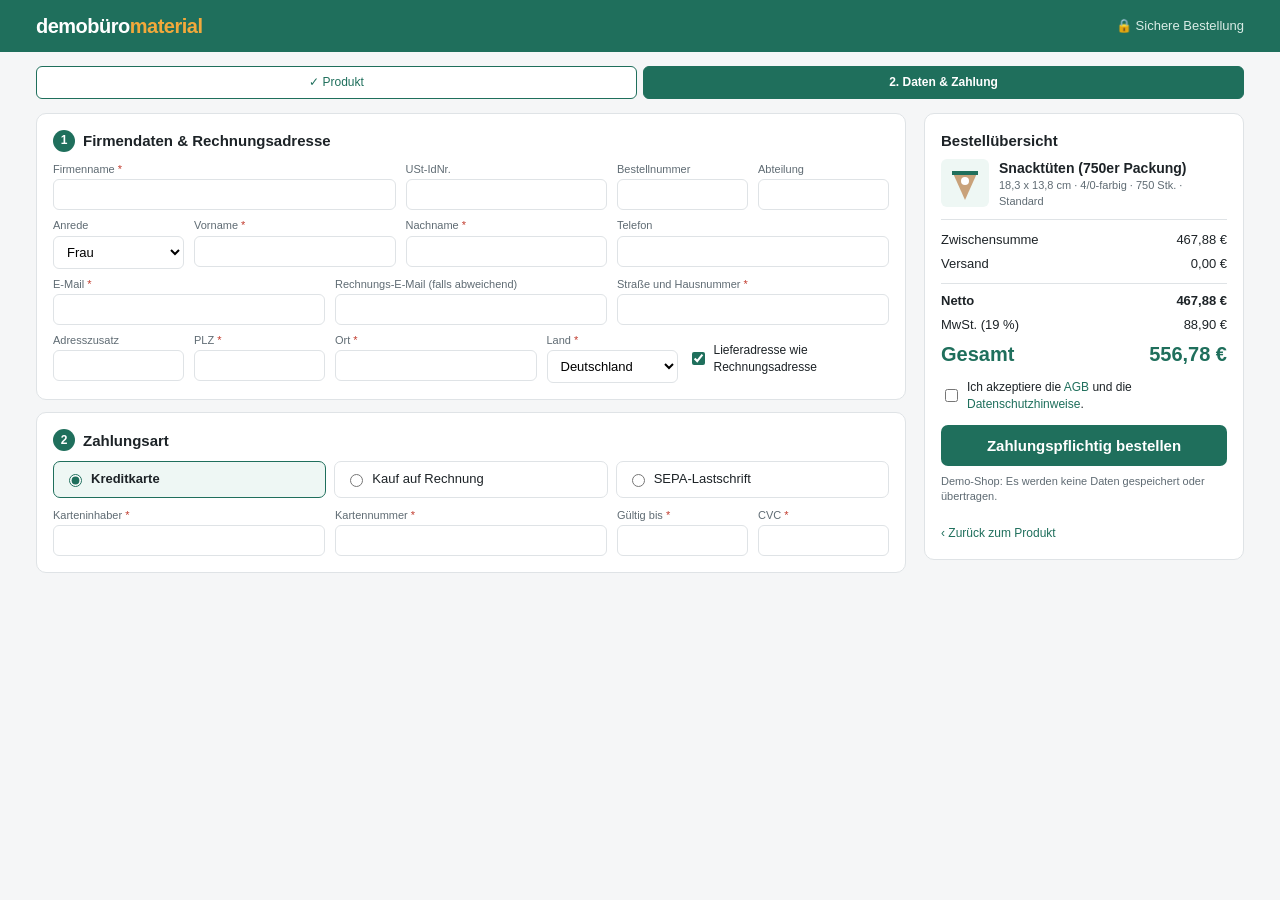
==== checkout.html @ 851a0540 "Add checkout page and link it from the product page Co-Authored-By: Claude Opus 5.5 <noreply@anthrop" ====
<!DOCTYPE html>
<html lang="de">
<head>
<meta charset="UTF-8">
<meta name="viewport" content="width=device-width, initial-scale=1">
<meta name="robots" content="noindex">
<title>Kasse | demobüromaterial</title>
<style>
  :root {
    --brand: #1f6f5c;
    --brand-dark: #154f41;
    --accent: #f2a93b;
    --ink: #1d2327;
    --muted: #5f6b73;
    --line: #dfe3e6;
    --bg: #f5f6f7;
    --card: #ffffff;
  }
  * { box-sizing: border-box; }
  [hidden] { display: none !important; }
  body { margin: 0; font-family: "Segoe UI", Roboto, Helvetica, Arial, sans-serif; color: var(--ink); background: var(--bg); line-height: 1.4; font-size: 14px; }
  a { color: var(--brand); text-decoration: none; }
  .wrap { max-width: 1240px; margin: 0 auto; padding: 0 16px; }

  .topbar { background: var(--brand); color: #fff; }
  .topbar .wrap { display: flex; align-items: center; height: 52px; }
  .logo { font-weight: 800; font-size: 20px; letter-spacing: -0.5px; color: #fff; }
  .logo span { color: var(--accent); }
  .secure { margin-left: auto; font-size: 13px; color: #d9ece6; }

  /* Step indicator */
  .steps { display: flex; gap: 6px; margin: 14px 0; }
  .steps div { flex: 1; text-align: center; font-size: 12px; padding: 7px; border-radius: 6px; background: var(--card); border: 1px solid var(--line); color: var(--muted); }
  .steps .done { color: var(--brand); border-color: var(--brand); }
  .steps .now { background: var(--brand); border-color: var(--brand); color: #fff; font-weight: 600; }

  .main { display: grid; grid-template-columns: 1fr 320px; gap: 18px; align-items: start; padding-bottom: 24px; }
  .card { background: var(--card); border: 1px solid var(--line); border-radius: 10px; padding: 16px; }
  .card + .card { margin-top: 12px; }
  h2 { font-size: 15px; margin: 0 0 10px; display: flex; align-items: center; gap: 8px; }
  h2 .num { width: 22px; height: 22px; border-radius: 50%; background: var(--brand); color: #fff; font-size: 12px; display: inline-flex; align-items: center; justify-content: center; }

  .grid { display: grid; grid-template-columns: repeat(12, 1fr); gap: 8px 10px; }
  .c2 { grid-column: span 2; } .c3 { grid-column: span 3; } .c4 { grid-column: span 4; } .c5 { grid-column: span 5; }
  .sub { grid-column: 1 / -1; font-size: 11px; font-weight: 600; text-transform: uppercase; letter-spacing: .4px; color: var(--muted); margin-top: 4px; }
  label.f { display: block; font-size: 11px; color: var(--muted); margin-bottom: 2px; }
  label.f b { color: #c0392b; font-weight: 400; }
  input, select { width: 100%; padding: 7px 9px; border: 1px solid var(--line); border-radius: 6px; font-size: 13px; font-family: inherit; background: #fff; }
  input:focus, select:focus { outline: 2px solid #b8dcd1; border-color: var(--brand); }
  .check { display: flex; align-items: center; gap: 6px; font-size: 12px; margin-top: 8px; }
  .check input { width: auto; accent-color: var(--brand); }

  .pay { display: flex; gap: 8px; margin-bottom: 10px; }
  .pay label { flex: 1; border: 1px solid var(--line); border-radius: 7px; padding: 8px 10px; cursor: pointer; font-size: 13px; display: flex; align-items: center; gap: 6px; }
  .pay label.sel { border-color: var(--brand); background: #eef7f4; font-weight: 600; }
  .pay input { width: auto; accent-color: var(--brand); }
  .cards { margin-left: auto; display: flex; gap: 3px; }
  .cards span { font-size: 9px; font-weight: 700; padding: 2px 4px; border-radius: 3px; color: #fff; }
  .card-field { position: relative; }
  .card-field .brand { position: absolute; right: 9px; top: 25px; font-size: 11px; font-weight: 700; color: var(--muted); }
  .pay-info { font-size: 12px; color: var(--muted); padding: 10px; background: var(--bg); border-radius: 6px; }

  .summary h2 { margin-bottom: 8px; }
  .item { display: flex; gap: 10px; padding-bottom: 10px; border-bottom: 1px solid var(--line); margin-bottom: 8px; }
  .thumb { width: 48px; height: 48px; border-radius: 6px; background: #eef7f4; display: flex; align-items: center; justify-content: center; flex-shrink: 0; }
  .item small { display: block; color: var(--muted); font-size: 11px; }
  .row { display: flex; justify-content: space-between; padding: 3px 0; font-size: 13px; }
  .row.total { border-top: 1px solid var(--line); margin-top: 6px; padding-top: 8px; font-weight: 600; }
  .row.big { font-size: 20px; font-weight: 700; color: var(--brand); }
  .btn { display: block; width: 100%; margin-top: 12px; background: var(--brand); color: #fff; font-weight: 700; border: 0; padding: 12px; border-radius: 7px; cursor: pointer; font-size: 15px; }
  .btn:hover { background: var(--brand-dark); }
  .legal { font-size: 11px; color: var(--muted); margin-top: 8px; }
  .back { display: inline-block; font-size: 12px; margin-top: 10px; }

  .overlay { position: fixed; inset: 0; background: rgba(0,0,0,.45); display: none; align-items: center; justify-content: center; padding: 16px; }
  .overlay.show { display: flex; }
  .modal { background: #fff; border-radius: 12px; padding: 28px; max-width: 400px; text-align: center; }
  .modal .ok { width: 56px; height: 56px; border-radius: 50%; background: var(--brand); color: #fff; font-size: 28px; display: flex; align-items: center; justify-content: center; margin: 0 auto 12px; }
  .modal h3 { margin: 0 0 6px; }
  .modal p { color: var(--muted); margin: 0 0 16px; font-size: 13px; }

  @media (max-width: 900px) {
    .main { grid-template-columns: 1fr; }
    .grid { grid-template-columns: 1fr 1fr; }
    .c2, .c3, .c4, .c5 { grid-column: span 2; }
  }
  /* Scale up on large screens so the page fills more of the window */
  @media (min-width: 1500px) { body { zoom: 1.02; } }
  @media (min-width: 1800px) { body { zoom: 1.12; } }
  @media (min-width: 2300px) { body { zoom: 1.32; } }
</style>
</head>
<body>

<header class="topbar">
  <div class="wrap">
    <a class="logo" href="index.html">demobüro<span>material</span></a>
    <span class="secure">🔒 Sichere Bestellung</span>
  </div>
</header>

<div class="wrap">
  <div class="steps">
    <div class="done">✓ Produkt</div>
    <div class="now">2. Daten &amp; Zahlung</div>
  </div>

  <form class="main" id="checkout" autocomplete="off">
    <div>
      <div class="card">
        <h2><span class="num">1</span>Firmendaten &amp; Rechnungsadresse</h2>
        <div class="grid">
          <div class="c5"><label class="f">Firmenname <b>*</b></label><input required></div>
          <div class="c3"><label class="f">USt-IdNr.</label><input></div>
          <div class="c2"><label class="f">Bestellnummer</label><input id="poNumber"></div>
          <div class="c2"><label class="f">Abteilung</label><input></div>
          <div class="c2"><label class="f">Anrede</label><select><option>Frau</option><option>Herr</option><option>Divers</option></select></div>
          <div class="c3"><label class="f">Vorname <b>*</b></label><input required></div>
          <div class="c3"><label class="f">Nachname <b>*</b></label><input required></div>
          <div class="c4"><label class="f">Telefon</label><input type="tel"></div>
          <div class="c4"><label class="f">E-Mail <b>*</b></label><input type="email" required></div>
          <div class="c4"><label class="f">Rechnungs-E-Mail (falls abweichend)</label><input type="email"></div>
          <div class="c4"><label class="f">Straße und Hausnummer <b>*</b></label><input required></div>
          <div class="c2"><label class="f">Adresszusatz</label><input></div>
          <div class="c2"><label class="f">PLZ <b>*</b></label><input required></div>
          <div class="c3"><label class="f">Ort <b>*</b></label><input required></div>
          <div class="c2"><label class="f">Land <b>*</b></label><select><option>Deutschland</option><option>Österreich</option><option>Schweiz</option></select></div>
          <div class="c3" style="align-self:end"><label class="check" style="margin:0 0 8px"><input type="checkbox" checked><span>Lieferadresse wie Rechnungsadresse</span></label></div>
        </div>
      </div>

      <div class="card">
        <h2><span class="num">2</span>Zahlungsart</h2>
        <div class="pay">
          <label class="sel"><input type="radio" name="pay" value="card" checked> Kreditkarte
          </label>
          <label><input type="radio" name="pay" value="invoice"> Kauf auf Rechnung</label>
          <label><input type="radio" name="pay" value="sepa"> SEPA-Lastschrift</label>
        </div>

        <div id="payCard" class="grid">
          <div class="c4"><label class="f">Karteninhaber <b>*</b></label><input required data-pay></div>
          <div class="c4 card-field"><label class="f">Kartennummer <b>*</b></label><input required data-pay id="cardNo" inputmode="numeric" maxlength="19"></div>
          <div class="c2"><label class="f">Gültig bis <b>*</b></label><input required data-pay id="expiry" inputmode="numeric" maxlength="5"></div>
          <div class="c2"><label class="f">CVC <b>*</b></label><input required data-pay inputmode="numeric" maxlength="4"></div>
        </div>
        <div id="payInvoice" class="pay-info" hidden>Sie erhalten die Rechnung per E-Mail. Zahlungsziel: 14 Tage netto. Die Bonitätsprüfung erfolgt nach Absenden der Bestellung.</div>
        <div id="paySepa" class="grid" hidden>
          <div class="c5"><label class="f">Kontoinhaber <b>*</b></label><input data-sepa></div>
          <div class="c5"><label class="f">IBAN <b>*</b></label><input data-sepa></div>
        </div>
      </div>
    </div>

    <aside class="card summary">
      <h2>Bestellübersicht</h2>
      <div class="item">
        <div class="thumb">
          <svg width="30" height="36" viewBox="0 0 30 36"><path d="M2 6 L28 6 L15 35 Z" fill="#c9a27a"/><rect x="2" y="6" width="26" height="4" fill="#1f6f5c"/><circle cx="15" cy="16" r="4" fill="#fff"/></svg>
        </div>
        <div><strong>Snacktüten (750er Packung)</strong><small id="itemSpec"></small></div>
      </div>
      <div class="row"><span>Zwischensumme</span><span id="sub"></span></div>
      <div class="row"><span>Versand</span><span>0,00 €</span></div>
      <div class="row total"><span>Netto</span><span id="net"></span></div>
      <div class="row"><span>MwSt. (19 %)</span><span id="vat"></span></div>
      <div class="row big"><span>Gesamt</span><span id="gross"></span></div>

      <label class="check"><input type="checkbox" required><span>Ich akzeptiere die <a href="#">AGB</a> und die <a href="#">Datenschutzhinweise</a>.</span></label>
      <button class="btn" type="submit">Zahlungspflichtig bestellen</button>
      <p class="legal">Demo-Shop: Es werden keine Daten gespeichert oder übertragen.</p>
      <a class="back" href="#" id="back">‹ Zurück zum Produkt</a>
    </aside>
  </form>
</div>

<div class="overlay" id="overlay">
  <div class="modal">
    <div class="ok">✓</div>
    <h3>Vielen Dank für Ihre Bestellung!</h3>
    <p>Ihre Bestellung <strong id="orderNo"></strong> ist eingegangen. Eine Bestätigung erhalten Sie per E-Mail.</p>
    <a class="btn" href="index.html">Zurück zum Shop</a>
  </div>
</div>

<script>
  // Same pricing logic as the product page
  const PRICES = { 100: 128.40, 250: 219.60, 500: 349.20, 750: 467.88, 1000: 571.30, 2500: 1189.00, 5000: 2098.50 };
  const FORMAT_FACTOR = { S: 1, L: 1.18 };
  const COLOR_FACTOR = { "4/0": 1, "0/0": 0.72 };
  const FORMAT_LABEL = { S: "18,3 x 13,8 cm", L: "23,5 x 17,0 cm" };
  const COLOR_LABEL = { "4/0": "4/0-farbig", "0/0": "unbedruckt" };

  const eur = n => n.toLocaleString("de-DE", { minimumFractionDigits: 2, maximumFractionDigits: 2 }) + " €";
  const $ = id => document.getElementById(id);

  const p = new URLSearchParams(location.search);
  const f = FORMAT_FACTOR[p.get("format")] ? p.get("format") : "S";
  const c = COLOR_FACTOR[p.get("color")] ? p.get("color") : "4/0";
  const q = PRICES[p.get("qty")] ? p.get("qty") : "750";
  const shipFactor = Number(p.get("ship")) || 0;
  const chk = Number(p.get("check")) || 0;

  const base = Math.round(PRICES[q] * FORMAT_FACTOR[f] * COLOR_FACTOR[c] * 100) / 100;
  const net = base + Math.round(base * shipFactor * 100) / 100 + chk;
  const vat = Math.round(net * 0.19 * 100) / 100;

  const extras = [shipFactor ? "Express" : "Standard", chk ? "Premium-Datenprüfung" : null].filter(Boolean).join(", ");
  $("itemSpec").textContent = `${FORMAT_LABEL[f]} · ${COLOR_LABEL[c]} · ${Number(q).toLocaleString("de-DE")} Stk. · ${extras}` + (p.get("name") ? ` · "${p.get("name")}"` : "");
  $("sub").textContent = eur(net);
  $("net").textContent = eur(net);
  $("vat").textContent = eur(vat);
  $("gross").textContent = eur(net + vat);
  $("back").href = "index.html";

  // Payment method switch
  document.querySelectorAll('input[name="pay"]').forEach(r => r.addEventListener("change", () => {
    const v = document.querySelector('input[name="pay"]:checked').value;
    document.querySelectorAll(".pay label").forEach(l => l.classList.toggle("sel", l.querySelector("input").checked));
    $("payCard").hidden = v !== "card";
    $("payInvoice").hidden = v !== "invoice";
    $("paySepa").hidden = v !== "sepa";
    document.querySelectorAll("[data-pay]").forEach(i => i.required = v === "card");
    document.querySelectorAll("[data-sepa]").forEach(i => i.required = v === "sepa");
  }));

  // Card number formatting
  $("cardNo").addEventListener("input", e => {
    const d = e.target.value.replace(/\D/g, "").slice(0, 16);
    e.target.value = d.replace(/(.{4})/g, "$1 ").trim();
  });
  $("expiry").addEventListener("input", e => {
    const d = e.target.value.replace(/\D/g, "").slice(0, 4);
    e.target.value = d.length > 2 ? d.slice(0, 2) + "/" + d.slice(2) : d;
  });

  // Demo only: nothing is sent anywhere, the form is cleared after "ordering"
  $("checkout").addEventListener("submit", e => {
    e.preventDefault();
    $("orderNo").textContent = "DBM-" + Math.floor(100000 + Math.random() * 900000);
    e.target.reset();
    $("overlay").classList.add("show");
  });
</script>
</body>
</html>
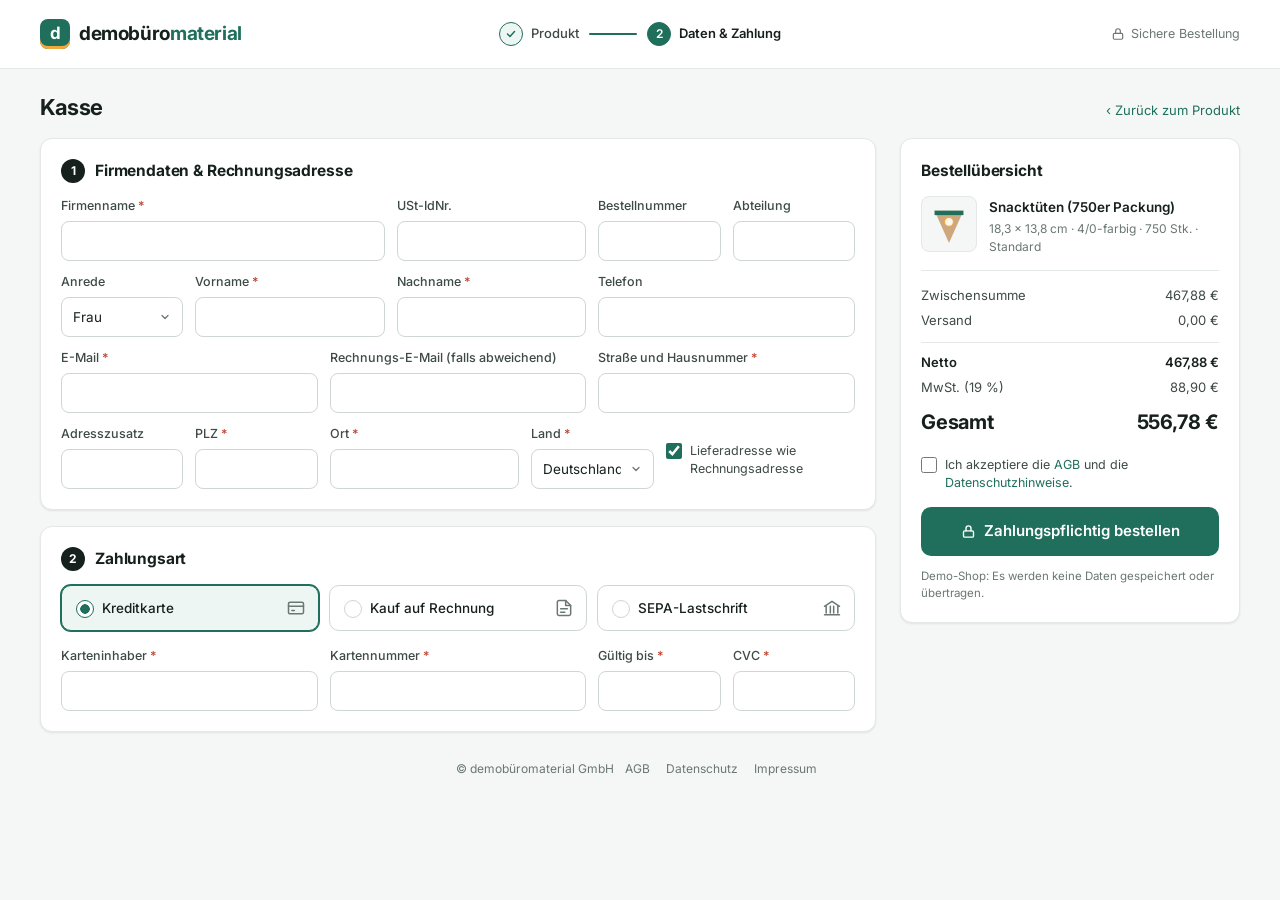
==== commit 85f14107: "Redesign product page and checkout for a more professional look Shared stylesheet, new header and fo" ====
--- a/checkout.html
+++ b/checkout.html
@@ -3,86 +3,86 @@
 <head>
 <meta charset="UTF-8">
 <meta name="viewport" content="width=device-width, initial-scale=1">
+<script src="spendone-prefill.js"></script>
 <meta name="robots" content="noindex">
 <title>Kasse | demobüromaterial</title>
+<link rel="preconnect" href="https://fonts.googleapis.com">
+<link rel="preconnect" href="https://fonts.gstatic.com" crossorigin>
+<link href="https://fonts.googleapis.com/css2?family=Inter:wght@400;500;600;700&display=swap" rel="stylesheet">
+<link rel="stylesheet" href="shop.css">
 <style>
-  :root {
-    --brand: #1f6f5c;
-    --brand-dark: #154f41;
-    --accent: #f2a93b;
-    --ink: #1d2327;
-    --muted: #5f6b73;
-    --line: #dfe3e6;
-    --bg: #f5f6f7;
-    --card: #ffffff;
-  }
-  * { box-sizing: border-box; }
-  [hidden] { display: none !important; }
-  body { margin: 0; font-family: "Segoe UI", Roboto, Helvetica, Arial, sans-serif; color: var(--ink); background: var(--bg); line-height: 1.4; font-size: 14px; }
-  a { color: var(--brand); text-decoration: none; }
-  .wrap { max-width: 1240px; margin: 0 auto; padding: 0 16px; }
-
-  .topbar { background: var(--brand); color: #fff; }
-  .topbar .wrap { display: flex; align-items: center; height: 52px; }
-  .logo { font-weight: 800; font-size: 20px; letter-spacing: -0.5px; color: #fff; }
-  .logo span { color: var(--accent); }
-  .secure { margin-left: auto; font-size: 13px; color: #d9ece6; }
-
-  /* Step indicator */
-  .steps { display: flex; gap: 6px; margin: 14px 0; }
-  .steps div { flex: 1; text-align: center; font-size: 12px; padding: 7px; border-radius: 6px; background: var(--card); border: 1px solid var(--line); color: var(--muted); }
-  .steps .done { color: var(--brand); border-color: var(--brand); }
-  .steps .now { background: var(--brand); border-color: var(--brand); color: #fff; font-weight: 600; }
-
-  .main { display: grid; grid-template-columns: 1fr 320px; gap: 18px; align-items: start; padding-bottom: 24px; }
-  .card { background: var(--card); border: 1px solid var(--line); border-radius: 10px; padding: 16px; }
-  .card + .card { margin-top: 12px; }
-  h2 { font-size: 15px; margin: 0 0 10px; display: flex; align-items: center; gap: 8px; }
-  h2 .num { width: 22px; height: 22px; border-radius: 50%; background: var(--brand); color: #fff; font-size: 12px; display: inline-flex; align-items: center; justify-content: center; }
-
-  .grid { display: grid; grid-template-columns: repeat(12, 1fr); gap: 8px 10px; }
+  /* Checkout header: logo | steps | secure */
+  .co-head { background: var(--card); border-bottom: 1px solid var(--line); }
+  .co-head .wrap { display: grid; grid-template-columns: 1fr auto 1fr; align-items: center; height: 68px; }
+  .steps { display: flex; align-items: center; gap: 10px; font-size: 13px; font-weight: 500; }
+  .step { display: flex; align-items: center; gap: 8px; color: var(--muted); }
+  .step .n { width: 24px; height: 24px; border-radius: 50%; border: 1.5px solid var(--line-strong); display: inline-flex; align-items: center; justify-content: center; font-size: 12px; font-weight: 600; }
+  .step.done { color: var(--ink-2); }
+  .step.done .n { background: var(--brand-50); border-color: var(--brand); color: var(--brand); }
+  .step.now { color: var(--ink); font-weight: 600; }
+  .step.now .n { background: var(--brand); border-color: var(--brand); color: #fff; }
+  .steps .bar { width: 48px; height: 2px; background: var(--brand); border-radius: 1px; }
+  .secure { justify-self: end; display: inline-flex; align-items: center; gap: 6px; font-size: 12.5px; color: var(--muted); }
+
+  .page-title { display: flex; align-items: baseline; justify-content: space-between; margin: 22px 0 14px; }
+  .page-title h1 { font-size: 22px; margin: 0; letter-spacing: -0.02em; }
+  .page-title a { font-size: 13px; }
+
+  .main { display: grid; grid-template-columns: minmax(0, 1fr) 340px; gap: 24px; align-items: start; }
+  .card + .card { margin-top: 16px; }
+  h2 { font-size: 15.5px; margin: 0 0 14px; display: flex; align-items: center; gap: 10px; letter-spacing: -0.01em; }
+  h2 .num { width: 24px; height: 24px; border-radius: 50%; background: var(--ink); color: #fff; font-size: 12px; display: inline-flex; align-items: center; justify-content: center; }
+
+  .grid { display: grid; grid-template-columns: repeat(12, 1fr); gap: 12px 12px; }
   .c2 { grid-column: span 2; } .c3 { grid-column: span 3; } .c4 { grid-column: span 4; } .c5 { grid-column: span 5; }
-  .sub { grid-column: 1 / -1; font-size: 11px; font-weight: 600; text-transform: uppercase; letter-spacing: .4px; color: var(--muted); margin-top: 4px; }
-  label.f { display: block; font-size: 11px; color: var(--muted); margin-bottom: 2px; }
-  label.f b { color: #c0392b; font-weight: 400; }
-  input, select { width: 100%; padding: 7px 9px; border: 1px solid var(--line); border-radius: 6px; font-size: 13px; font-family: inherit; background: #fff; }
-  input:focus, select:focus { outline: 2px solid #b8dcd1; border-color: var(--brand); }
-  .check { display: flex; align-items: center; gap: 6px; font-size: 12px; margin-top: 8px; }
-  .check input { width: auto; accent-color: var(--brand); }
-
-  .pay { display: flex; gap: 8px; margin-bottom: 10px; }
-  .pay label { flex: 1; border: 1px solid var(--line); border-radius: 7px; padding: 8px 10px; cursor: pointer; font-size: 13px; display: flex; align-items: center; gap: 6px; }
-  .pay label.sel { border-color: var(--brand); background: #eef7f4; font-weight: 600; }
-  .pay input { width: auto; accent-color: var(--brand); }
-  .cards { margin-left: auto; display: flex; gap: 3px; }
-  .cards span { font-size: 9px; font-weight: 700; padding: 2px 4px; border-radius: 3px; color: #fff; }
-  .card-field { position: relative; }
-  .card-field .brand { position: absolute; right: 9px; top: 25px; font-size: 11px; font-weight: 700; color: var(--muted); }
-  .pay-info { font-size: 12px; color: var(--muted); padding: 10px; background: var(--bg); border-radius: 6px; }
-
-  .summary h2 { margin-bottom: 8px; }
-  .item { display: flex; gap: 10px; padding-bottom: 10px; border-bottom: 1px solid var(--line); margin-bottom: 8px; }
-  .thumb { width: 48px; height: 48px; border-radius: 6px; background: #eef7f4; display: flex; align-items: center; justify-content: center; flex-shrink: 0; }
-  .item small { display: block; color: var(--muted); font-size: 11px; }
-  .row { display: flex; justify-content: space-between; padding: 3px 0; font-size: 13px; }
-  .row.total { border-top: 1px solid var(--line); margin-top: 6px; padding-top: 8px; font-weight: 600; }
-  .row.big { font-size: 20px; font-weight: 700; color: var(--brand); }
-  .btn { display: block; width: 100%; margin-top: 12px; background: var(--brand); color: #fff; font-weight: 700; border: 0; padding: 12px; border-radius: 7px; cursor: pointer; font-size: 15px; }
-  .btn:hover { background: var(--brand-dark); }
-  .legal { font-size: 11px; color: var(--muted); margin-top: 8px; }
-  .back { display: inline-block; font-size: 12px; margin-top: 10px; }
-
-  .overlay { position: fixed; inset: 0; background: rgba(0,0,0,.45); display: none; align-items: center; justify-content: center; padding: 16px; }
+  label.f { display: block; font-size: 12.5px; font-weight: 500; color: var(--ink-2); margin-bottom: 5px; }
+  label.f b { color: #c2412d; font-weight: 500; }
+  .check { display: flex; align-items: flex-start; gap: 8px; font-size: 12.5px; color: var(--ink-2); cursor: pointer; }
+  .check input { width: 16px; height: 16px; margin: 1px 0 0; accent-color: var(--brand); flex-shrink: 0; }
+
+  .pay { display: grid; grid-template-columns: repeat(3, 1fr); gap: 10px; margin-bottom: 16px; }
+  .pay label { position: relative; border: 1px solid var(--line-strong); border-radius: 10px; padding: 12px 12px 12px 40px; cursor: pointer; font-size: 13.5px; font-weight: 500; display: flex; align-items: center; justify-content: space-between; gap: 8px; transition: border-color .15s, background .15s; }
+  .pay label:hover { border-color: var(--brand); }
+  .pay label input { position: absolute; opacity: 0; }
+  .pay label::before { content: ""; position: absolute; left: 14px; top: 50%; margin-top: -8px; width: 16px; height: 16px; border-radius: 50%; border: 1.5px solid var(--line-strong); background: #fff; }
+  .pay label.sel { border-color: var(--brand); background: var(--brand-50); box-shadow: 0 0 0 1px var(--brand); }
+  .pay label.sel::before { border-color: var(--brand); background: radial-gradient(circle, var(--brand) 0 4.5px, #fff 5px); }
+  .pay svg { color: var(--muted); flex-shrink: 0; }
+  .pay-info { font-size: 13px; color: var(--ink-2); padding: 12px 14px; background: var(--bg); border-radius: 8px; }
+  .card-secure { display: flex; align-items: center; gap: 6px; font-size: 12px; color: var(--muted); margin-top: 12px; }
+
+  /* Summary */
+  .summary { position: sticky; top: 16px; }
+  .item { display: flex; gap: 12px; padding-bottom: 14px; border-bottom: 1px solid var(--line); margin-bottom: 12px; }
+  .thumb { width: 56px; height: 56px; border-radius: 8px; background: var(--bg); border: 1px solid var(--line); display: flex; align-items: center; justify-content: center; flex-shrink: 0; }
+  .item strong { font-size: 13.5px; font-weight: 600; }
+  .item small { display: block; color: var(--muted); font-size: 12px; margin-top: 2px; }
+  .row { display: flex; justify-content: space-between; padding: 3px 0; font-size: 13px; color: var(--ink-2); }
+  .row.total { border-top: 1px solid var(--line); margin-top: 8px; padding-top: 10px; color: var(--ink); font-weight: 600; }
+  .row.big { font-size: 20px; font-weight: 700; color: var(--ink); letter-spacing: -0.01em; padding-top: 6px; }
+  .row.big small { display: block; font-size: 11.5px; font-weight: 400; color: var(--muted); letter-spacing: 0; }
+  .summary .check { margin-top: 16px; }
+  .spendone-note { white-space: pre-line; font-size: 12.5px; background: var(--brand-50); color: var(--brand-dark); border: 1px solid #cfe5dd; border-radius: 8px; padding: 10px 12px; margin-top: 14px; }
+  .legal { font-size: 11.5px; color: var(--muted); margin: 12px 0 0; }
+
+  .overlay { position: fixed; inset: 0; background: rgba(16, 24, 20, .5); display: none; align-items: center; justify-content: center; padding: 16px; }
   .overlay.show { display: flex; }
-  .modal { background: #fff; border-radius: 12px; padding: 28px; max-width: 400px; text-align: center; }
-  .modal .ok { width: 56px; height: 56px; border-radius: 50%; background: var(--brand); color: #fff; font-size: 28px; display: flex; align-items: center; justify-content: center; margin: 0 auto 12px; }
-  .modal h3 { margin: 0 0 6px; }
-  .modal p { color: var(--muted); margin: 0 0 16px; font-size: 13px; }
-
-  @media (max-width: 900px) {
+  .modal { background: #fff; border-radius: 16px; padding: 32px; max-width: 420px; text-align: center; box-shadow: 0 20px 50px rgba(0, 0, 0, .2); }
+  .modal .ok { width: 56px; height: 56px; border-radius: 50%; background: var(--ok-bg); color: var(--ok); display: flex; align-items: center; justify-content: center; margin: 0 auto 14px; }
+  .modal h3 { margin: 0 0 8px; font-size: 19px; }
+  .modal p { color: var(--muted); margin: 0 0 18px; font-size: 13.5px; }
+
+  .co-foot { text-align: center; font-size: 12px; color: var(--muted); padding: 28px 0 32px; }
+  .co-foot a { color: var(--muted); margin: 0 8px; }
+
+  @media (max-width: 960px) {
     .main { grid-template-columns: 1fr; }
+    .summary { position: static; }
     .grid { grid-template-columns: 1fr 1fr; }
     .c2, .c3, .c4, .c5 { grid-column: span 2; }
+    .pay { grid-template-columns: 1fr; }
+    .co-head .wrap { grid-template-columns: 1fr auto; }
+    .steps { display: none; }
   }
   /* Scale up on large screens so the page fills more of the window */
   @media (min-width: 1500px) { body { zoom: 1.02; } }
@@ -92,17 +92,22 @@
 </head>
 <body>
 
-<header class="topbar">
+<header class="co-head">
   <div class="wrap">
-    <a class="logo" href="index.html">demobüro<span>material</span></a>
-    <span class="secure">🔒 Sichere Bestellung</span>
+    <a class="logo" href="index.html"><span class="mark">d</span><span>demobüro<b>material</b></span></a>
+    <div class="steps">
+      <div class="step done"><span class="n"><svg width="12" height="12" viewBox="0 0 24 24" fill="none" stroke="currentColor" stroke-width="3" stroke-linecap="round" stroke-linejoin="round"><path d="m5 12 5 5 9-10"/></svg></span>Produkt</div>
+      <span class="bar"></span>
+      <div class="step now"><span class="n">2</span>Daten &amp; Zahlung</div>
+    </div>
+    <span class="secure"><svg width="14" height="14" viewBox="0 0 24 24" fill="none" stroke="currentColor" stroke-width="2" stroke-linecap="round" stroke-linejoin="round"><rect x="4" y="11" width="16" height="10" rx="2"/><path d="M8 11V7a4 4 0 0 1 8 0v4"/></svg>Sichere Bestellung</span>
   </div>
 </header>
 
-<div class="wrap">
-  <div class="steps">
-    <div class="done">✓ Produkt</div>
-    <div class="now">2. Daten &amp; Zahlung</div>
+<main class="wrap">
+  <div class="page-title">
+    <h1>Kasse</h1>
+    <a href="index.html" id="back">‹ Zurück zum Produkt</a>
   </div>
 
   <form class="main" id="checkout" autocomplete="off">
@@ -110,39 +115,43 @@
       <div class="card">
         <h2><span class="num">1</span>Firmendaten &amp; Rechnungsadresse</h2>
         <div class="grid">
-          <div class="c5"><label class="f">Firmenname <b>*</b></label><input required></div>
-          <div class="c3"><label class="f">USt-IdNr.</label><input></div>
-          <div class="c2"><label class="f">Bestellnummer</label><input id="poNumber"></div>
+          <div class="c5"><label class="f" for="company">Firmenname <b>*</b></label><input id="company" required></div>
+          <div class="c3"><label class="f" for="vatId">USt-IdNr.</label><input id="vatId"></div>
+          <div class="c2"><label class="f" for="poNumber">Bestellnummer</label><input id="poNumber"></div>
           <div class="c2"><label class="f">Abteilung</label><input></div>
           <div class="c2"><label class="f">Anrede</label><select><option>Frau</option><option>Herr</option><option>Divers</option></select></div>
-          <div class="c3"><label class="f">Vorname <b>*</b></label><input required></div>
-          <div class="c3"><label class="f">Nachname <b>*</b></label><input required></div>
+          <div class="c3"><label class="f" for="firstName">Vorname <b>*</b></label><input id="firstName" required></div>
+          <div class="c3"><label class="f" for="lastName">Nachname <b>*</b></label><input id="lastName" required></div>
           <div class="c4"><label class="f">Telefon</label><input type="tel"></div>
           <div class="c4"><label class="f">E-Mail <b>*</b></label><input type="email" required></div>
-          <div class="c4"><label class="f">Rechnungs-E-Mail (falls abweichend)</label><input type="email"></div>
-          <div class="c4"><label class="f">Straße und Hausnummer <b>*</b></label><input required></div>
+          <div class="c4"><label class="f" for="invoiceEmail">Rechnungs-E-Mail (falls abweichend)</label><input id="invoiceEmail" type="email"></div>
+          <div class="c4"><label class="f" for="street">Straße und Hausnummer <b>*</b></label><input id="street" required></div>
           <div class="c2"><label class="f">Adresszusatz</label><input></div>
-          <div class="c2"><label class="f">PLZ <b>*</b></label><input required></div>
-          <div class="c3"><label class="f">Ort <b>*</b></label><input required></div>
-          <div class="c2"><label class="f">Land <b>*</b></label><select><option>Deutschland</option><option>Österreich</option><option>Schweiz</option></select></div>
-          <div class="c3" style="align-self:end"><label class="check" style="margin:0 0 8px"><input type="checkbox" checked><span>Lieferadresse wie Rechnungsadresse</span></label></div>
+          <div class="c2"><label class="f" for="postcode">PLZ <b>*</b></label><input id="postcode" required></div>
+          <div class="c3"><label class="f" for="city">Ort <b>*</b></label><input id="city" required></div>
+          <div class="c2"><label class="f" for="country">Land <b>*</b></label><select id="country"><option>Deutschland</option><option>Österreich</option><option>Schweiz</option></select></div>
+          <div class="c3" style="align-self:end;padding-bottom:10px"><label class="check"><input type="checkbox" checked><span>Lieferadresse wie Rechnungsadresse</span></label></div>
         </div>
       </div>
 
       <div class="card">
         <h2><span class="num">2</span>Zahlungsart</h2>
         <div class="pay">
-          <label class="sel"><input type="radio" name="pay" value="card" checked> Kreditkarte
-          </label>
-          <label><input type="radio" name="pay" value="invoice"> Kauf auf Rechnung</label>
-          <label><input type="radio" name="pay" value="sepa"> SEPA-Lastschrift</label>
-        </div>
-
-        <div id="payCard" class="grid">
-          <div class="c4"><label class="f">Karteninhaber <b>*</b></label><input required data-pay></div>
-          <div class="c4 card-field"><label class="f">Kartennummer <b>*</b></label><input required data-pay id="cardNo" inputmode="numeric" maxlength="19"></div>
-          <div class="c2"><label class="f">Gültig bis <b>*</b></label><input required data-pay id="expiry" inputmode="numeric" maxlength="5"></div>
-          <div class="c2"><label class="f">CVC <b>*</b></label><input required data-pay inputmode="numeric" maxlength="4"></div>
+          <label class="sel"><input type="radio" name="pay" value="card" checked>Kreditkarte
+            <svg width="20" height="20" viewBox="0 0 24 24" fill="none" stroke="currentColor" stroke-width="1.8" stroke-linecap="round"><rect x="3" y="5" width="18" height="14" rx="2"/><path d="M3 10h18M7 15h3"/></svg></label>
+          <label><input type="radio" name="pay" value="invoice">Kauf auf Rechnung
+            <svg width="20" height="20" viewBox="0 0 24 24" fill="none" stroke="currentColor" stroke-width="1.8" stroke-linecap="round" stroke-linejoin="round"><path d="M14 3H6a2 2 0 0 0-2 2v14a2 2 0 0 0 2 2h12a2 2 0 0 0 2-2V9z"/><path d="M14 3v6h6M8 13h8M8 17h5"/></svg></label>
+          <label><input type="radio" name="pay" value="sepa">SEPA-Lastschrift
+            <svg width="20" height="20" viewBox="0 0 24 24" fill="none" stroke="currentColor" stroke-width="1.8" stroke-linecap="round" stroke-linejoin="round"><path d="M3 10 12 4l9 6M5 10v8M10 10v8M14 10v8M19 10v8M3 20h18"/></svg></label>
+        </div>
+
+        <div id="payCard">
+          <div class="grid">
+            <div class="c4"><label class="f">Karteninhaber <b>*</b></label><input required data-pay></div>
+            <div class="c4"><label class="f" for="cardNo">Kartennummer <b>*</b></label><input required data-pay id="cardNo" inputmode="numeric" maxlength="19"></div>
+            <div class="c2"><label class="f" for="expiry">Gültig bis <b>*</b></label><input required data-pay id="expiry" inputmode="numeric" maxlength="5"></div>
+            <div class="c2"><label class="f">CVC <b>*</b></label><input required data-pay inputmode="numeric" maxlength="4"></div>
+          </div>
         </div>
         <div id="payInvoice" class="pay-info" hidden>Sie erhalten die Rechnung per E-Mail. Zahlungsziel: 14 Tage netto. Die Bonitätsprüfung erfolgt nach Absenden der Bestellung.</div>
         <div id="paySepa" class="grid" hidden>
@@ -156,7 +165,7 @@
       <h2>Bestellübersicht</h2>
       <div class="item">
         <div class="thumb">
-          <svg width="30" height="36" viewBox="0 0 30 36"><path d="M2 6 L28 6 L15 35 Z" fill="#c9a27a"/><rect x="2" y="6" width="26" height="4" fill="#1f6f5c"/><circle cx="15" cy="16" r="4" fill="#fff"/></svg>
+          <svg width="34" height="40" viewBox="0 0 30 36"><path d="M2 6 L28 6 L15 35 Z" fill="#cfa77c"/><rect x="2" y="6" width="26" height="4" fill="#1f6f5c"/><circle cx="15" cy="16" r="4" fill="#fbf7f0" stroke="#f2a93b" stroke-width="1"/></svg>
         </div>
         <div><strong>Snacktüten (750er Packung)</strong><small id="itemSpec"></small></div>
       </div>
@@ -167,19 +176,23 @@
       <div class="row big"><span>Gesamt</span><span id="gross"></span></div>
 
       <label class="check"><input type="checkbox" required><span>Ich akzeptiere die <a href="#">AGB</a> und die <a href="#">Datenschutzhinweise</a>.</span></label>
-      <button class="btn" type="submit">Zahlungspflichtig bestellen</button>
+      <button class="btn btn-primary" type="submit"><svg width="15" height="15" viewBox="0 0 24 24" fill="none" stroke="currentColor" stroke-width="2.2" stroke-linecap="round" stroke-linejoin="round"><rect x="4" y="11" width="16" height="10" rx="2"/><path d="M8 11V7a4 4 0 0 1 8 0v4"/></svg>Zahlungspflichtig bestellen</button>
+      <div class="spendone-note" id="spendoneNote" hidden></div>
       <p class="legal">Demo-Shop: Es werden keine Daten gespeichert oder übertragen.</p>
-      <a class="back" href="#" id="back">‹ Zurück zum Produkt</a>
     </aside>
   </form>
-</div>
+</main>
+
+<footer class="co-foot">
+  © demobüromaterial GmbH <a href="#">AGB</a><a href="#">Datenschutz</a><a href="#">Impressum</a>
+</footer>
 
 <div class="overlay" id="overlay">
   <div class="modal">
-    <div class="ok">✓</div>
+    <div class="ok"><svg width="28" height="28" viewBox="0 0 24 24" fill="none" stroke="currentColor" stroke-width="2.8" stroke-linecap="round" stroke-linejoin="round"><path d="m5 12 5 5 9-10"/></svg></div>
     <h3>Vielen Dank für Ihre Bestellung!</h3>
     <p>Ihre Bestellung <strong id="orderNo"></strong> ist eingegangen. Eine Bestätigung erhalten Sie per E-Mail.</p>
-    <a class="btn" href="index.html">Zurück zum Shop</a>
+    <a class="btn btn-primary" href="index.html">Zurück zum Shop</a>
   </div>
 </div>
 
@@ -211,7 +224,52 @@
   $("net").textContent = eur(net);
   $("vat").textContent = eur(vat);
   $("gross").textContent = eur(net + vat);
-  $("back").href = "index.html";
+
+  // Prefill from the SpendOne order window (see spendone-prefill.js). All keys are optional.
+  const COUNTRY_NAMES = {
+    Deutschland: ["de", "deu", "deutschland", "germany"],
+    "Österreich": ["at", "aut", "österreich", "austria"],
+    Schweiz: ["ch", "che", "schweiz", "switzerland"],
+  };
+  function applySpendOnePrefill(p) {
+    if (!p) return;
+    const set = (id, v) => { if (v) $(id).value = v; };
+    set("company", p.companyName);
+    set("vatId", p.taxId);
+    set("poNumber", p.orderNo);
+    set("invoiceEmail", p.invoiceEmail);
+    set("street", p.street);
+    if (p.postcodeCity) {
+      const [postcode, ...city] = p.postcodeCity.split(" ");
+      set("postcode", postcode);
+      set("city", city.join(" "));
+    }
+    if (p.buyer) {
+      const parts = p.buyer.trim().split(/\s+/);
+      set("lastName", parts.length > 1 ? parts.pop() : "");
+      set("firstName", parts.join(" "));
+    }
+    if (p.country) {
+      const c = p.country.trim().toLowerCase();
+      const match = Object.keys(COUNTRY_NAMES).find(n => COUNTRY_NAMES[n].includes(c));
+      const sel = $("country");
+      if (match) sel.value = match;
+      else {
+        const o = document.createElement("option");
+        o.textContent = p.country;
+        sel.appendChild(o);
+        sel.value = p.country;
+      }
+    }
+    // Show what came from SpendOne; total is a display string, never parsed
+    const note = $("spendoneNote");
+    const lines = [`Bestelldaten aus SpendOne übernommen${p.orderNo ? ` (${p.orderNo})` : ""}.`];
+    if (p.items && p.items.length) lines.push("Artikel: " + p.items.map(i => i.name).join(", "));
+    if (p.total) lines.push("Gesamt laut SpendOne: " + p.total);
+    note.textContent = lines.join("\n");
+    note.hidden = false;
+  }
+  applySpendOnePrefill(window.spendOnePrefill);
 
   // Payment method switch
   document.querySelectorAll('input[name="pay"]').forEach(r => r.addEventListener("change", () => {
--- a/shop.css
+++ b/shop.css
@@ -0,0 +1,111 @@
+/* Shared styles for the demobüromaterial demo shop (product page and checkout) */
+:root {
+  --brand: #1f6f5c;
+  --brand-dark: #175746;
+  --brand-50: #eef6f3;
+  --accent: #f2a93b;
+  --ink: #16201d;
+  --ink-2: #3d4a46;
+  --muted: #6b7773;
+  --line: #e4e8e6;
+  --line-strong: #cfd6d3;
+  --bg: #f5f7f6;
+  --card: #ffffff;
+  --ok: #1d7a4f;
+  --ok-bg: #e8f5ee;
+  --radius: 12px;
+  --shadow: 0 1px 2px rgba(16, 24, 20, .05), 0 1px 3px rgba(16, 24, 20, .04);
+}
+* { box-sizing: border-box; }
+[hidden] { display: none !important; }
+html { -webkit-text-size-adjust: 100%; }
+body {
+  margin: 0;
+  font-family: "Inter", "Segoe UI", Roboto, Helvetica, Arial, sans-serif;
+  font-size: 14px;
+  line-height: 1.5;
+  color: var(--ink);
+  background: var(--bg);
+  -webkit-font-smoothing: antialiased;
+}
+a { color: var(--brand); text-decoration: none; }
+a:hover { text-decoration: underline; }
+.wrap { max-width: 1240px; margin: 0 auto; padding: 0 20px; }
+
+/* Utility bar */
+.util { background: var(--ink); color: #c9d3cf; font-size: 12px; }
+.util .wrap { display: flex; justify-content: space-between; align-items: center; height: 32px; gap: 16px; }
+.util a { color: #fff; }
+.util-right { display: flex; align-items: center; gap: 10px; }
+.util-right i { width: 3px; height: 3px; border-radius: 50%; background: #6f7d78; }
+
+/* Header */
+.site { background: var(--card); border-bottom: 1px solid var(--line); }
+.site .wrap { display: flex; align-items: center; gap: 28px; height: 68px; }
+.logo { display: inline-flex; align-items: center; gap: 9px; font-size: 19px; font-weight: 700; letter-spacing: -0.02em; color: var(--ink); white-space: nowrap; }
+.logo:hover { text-decoration: none; }
+.logo b { color: var(--brand); font-weight: 700; }
+.logo .mark { width: 30px; height: 30px; border-radius: 8px; background: var(--brand); color: #fff; display: inline-flex; align-items: center; justify-content: center; font-size: 17px; font-weight: 700; box-shadow: inset 0 -3px 0 var(--accent); }
+.search { flex: 1; max-width: 520px; display: flex; border: 1px solid var(--line-strong); border-radius: 10px; overflow: hidden; background: var(--bg); }
+.search input { flex: 1; border: 0; background: transparent; padding: 10px 14px; font: inherit; color: var(--ink); outline: none; }
+.search button { border: 0; background: var(--brand); color: #fff; width: 46px; cursor: pointer; display: flex; align-items: center; justify-content: center; }
+.actions { display: flex; gap: 22px; margin-left: auto; }
+.actions a { display: flex; flex-direction: column; align-items: center; gap: 2px; color: var(--ink-2); font-size: 11.5px; font-weight: 500; position: relative; }
+.actions a:hover { color: var(--brand); text-decoration: none; }
+.actions .badge { position: absolute; top: -6px; right: 6px; background: var(--accent); color: var(--ink); font-style: normal; font-size: 10.5px; font-weight: 700; min-width: 18px; height: 18px; border-radius: 9px; display: flex; align-items: center; justify-content: center; padding: 0 5px; }
+
+/* Category navigation */
+.cats { background: var(--card); border-bottom: 1px solid var(--line); }
+.cats .wrap { display: flex; gap: 28px; height: 44px; align-items: stretch; overflow-x: auto; }
+.cats a { display: flex; align-items: center; color: var(--ink-2); font-weight: 500; font-size: 13.5px; white-space: nowrap; border-bottom: 2px solid transparent; }
+.cats a:hover { color: var(--brand); text-decoration: none; }
+.cats a.active { color: var(--brand); border-bottom-color: var(--brand); }
+
+.crumbs { padding: 16px 0 14px; font-size: 12.5px; color: var(--muted); }
+.crumbs a { color: var(--muted); }
+.crumbs span { margin: 0 7px; color: var(--line-strong); }
+.crumbs b { color: var(--ink-2); font-weight: 500; }
+
+/* Building blocks */
+.card { background: var(--card); border: 1px solid var(--line); border-radius: var(--radius); padding: 20px; box-shadow: var(--shadow); }
+select, .input, input[type=text], input[type=email], input[type=tel], input:not([type]) {
+  width: 100%;
+  font: inherit;
+  font-size: 13.5px;
+  color: var(--ink);
+  background: #fff;
+  border: 1px solid var(--line-strong);
+  border-radius: 8px;
+  padding: 9px 11px;
+  transition: border-color .15s, box-shadow .15s;
+}
+select {
+  appearance: none;
+  padding-right: 32px;
+  background: #fff url("data:image/svg+xml,%3Csvg xmlns='http://www.w3.org/2000/svg' width='12' height='12' viewBox='0 0 24 24' fill='none' stroke='%236b7773' stroke-width='2.5' stroke-linecap='round' stroke-linejoin='round'%3E%3Cpath d='m6 9 6 6 6-6'/%3E%3C/svg%3E") no-repeat right 11px center;
+}
+select:focus, input:focus { outline: none; border-color: var(--brand); box-shadow: 0 0 0 3px rgba(31, 111, 92, .15); }
+.btn { display: flex; align-items: center; justify-content: center; gap: 8px; width: 100%; border: 0; border-radius: 10px; padding: 13px 16px; font: inherit; font-size: 15px; font-weight: 600; cursor: pointer; transition: background .15s; }
+.btn:hover { text-decoration: none; }
+.btn-primary { background: var(--brand); color: #fff; margin-top: 14px; }
+.btn-primary:hover { background: var(--brand-dark); }
+
+/* Footer */
+.site-footer { background: var(--ink); color: #aab6b1; margin-top: 56px; font-size: 13px; }
+.foot-cols { display: grid; grid-template-columns: 1.4fr 1fr 1fr 1.3fr; gap: 28px; padding: 36px 0 28px; }
+.foot-cols h4 { color: #fff; font-size: 13px; font-weight: 600; margin: 4px 0 10px; }
+.foot-cols a, .foot-cols span { display: block; color: #aab6b1; margin-bottom: 6px; }
+.foot-cols a:hover { color: #fff; }
+.foot-cols p { margin: 10px 0 0; max-width: 260px; }
+.logo-light { color: #fff; }
+.logo-light b { color: #8fd3bf; }
+.foot-bottom { border-top: 1px solid #2c3833; padding: 14px 0 18px; font-size: 12px; color: #8a9893; }
+
+@media (max-width: 860px) {
+  .util-right, .actions span { display: none; }
+  .foot-cols { grid-template-columns: 1fr 1fr; }
+}
+@media (max-width: 640px) {
+  .search { display: none; }
+  .util .wrap { justify-content: center; }
+}
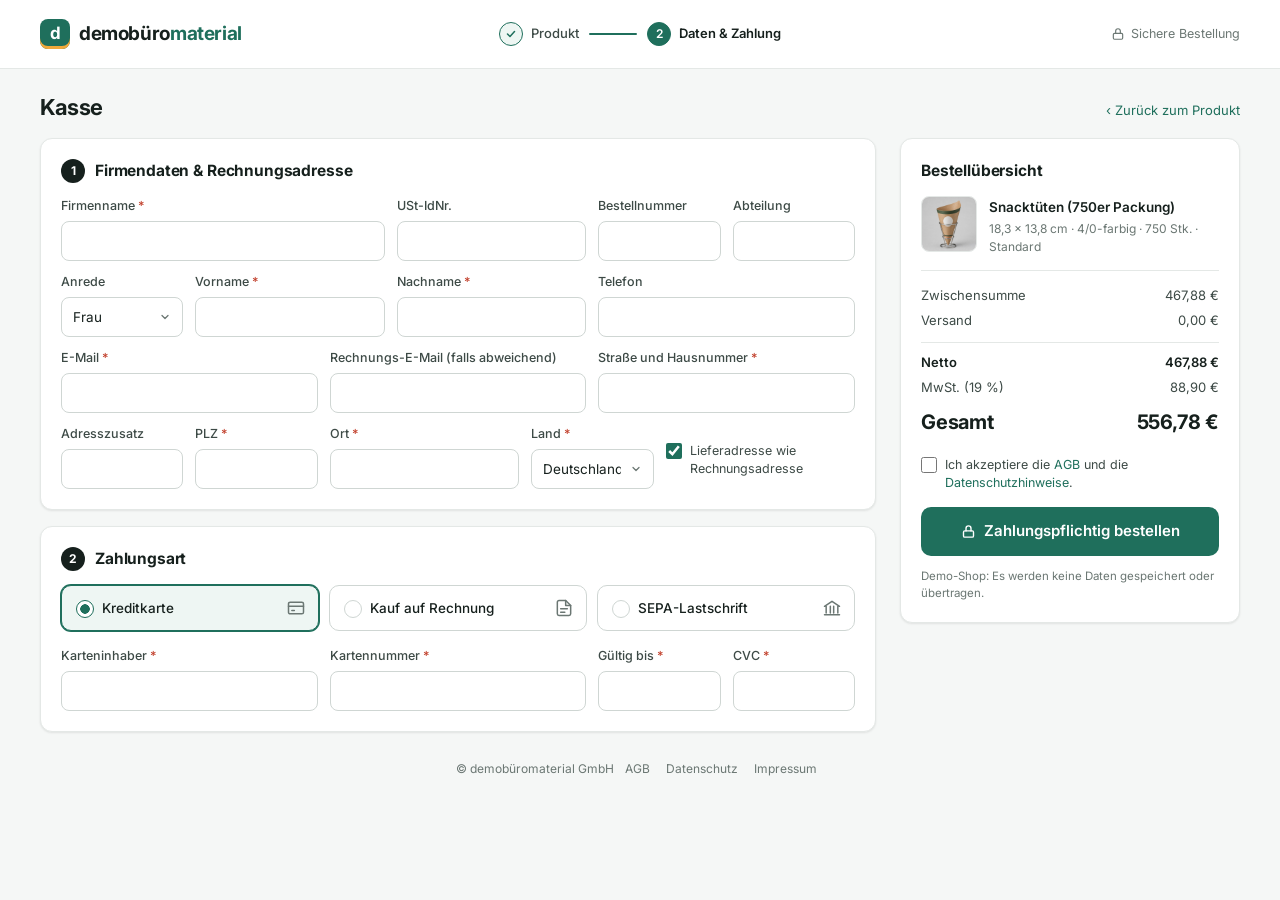
==== commit 99708451: "Use real product photo on product page and checkout Co-Authored-By: Claude Opus 5.5 <noreply@anthrop" ====
--- a/checkout.html
+++ b/checkout.html
@@ -54,7 +54,8 @@
   /* Summary */
   .summary { position: sticky; top: 16px; }
   .item { display: flex; gap: 12px; padding-bottom: 14px; border-bottom: 1px solid var(--line); margin-bottom: 12px; }
-  .thumb { width: 56px; height: 56px; border-radius: 8px; background: var(--bg); border: 1px solid var(--line); display: flex; align-items: center; justify-content: center; flex-shrink: 0; }
+  .thumb { width: 56px; height: 56px; border-radius: 8px; background: var(--bg); border: 1px solid var(--line); display: flex; align-items: center; justify-content: center; flex-shrink: 0; overflow: hidden; }
+  .thumb img { width: 100%; height: 100%; object-fit: cover; }
   .item strong { font-size: 13.5px; font-weight: 600; }
   .item small { display: block; color: var(--muted); font-size: 12px; margin-top: 2px; }
   .row { display: flex; justify-content: space-between; padding: 3px 0; font-size: 13px; color: var(--ink-2); }
@@ -165,7 +166,7 @@
       <h2>Bestellübersicht</h2>
       <div class="item">
         <div class="thumb">
-          <svg width="34" height="40" viewBox="0 0 30 36"><path d="M2 6 L28 6 L15 35 Z" fill="#cfa77c"/><rect x="2" y="6" width="26" height="4" fill="#1f6f5c"/><circle cx="15" cy="16" r="4" fill="#fbf7f0" stroke="#f2a93b" stroke-width="1"/></svg>
+          <img src="product.jpg" alt="" width="56" height="56">
         </div>
         <div><strong>Snacktüten (750er Packung)</strong><small id="itemSpec"></small></div>
       </div>
